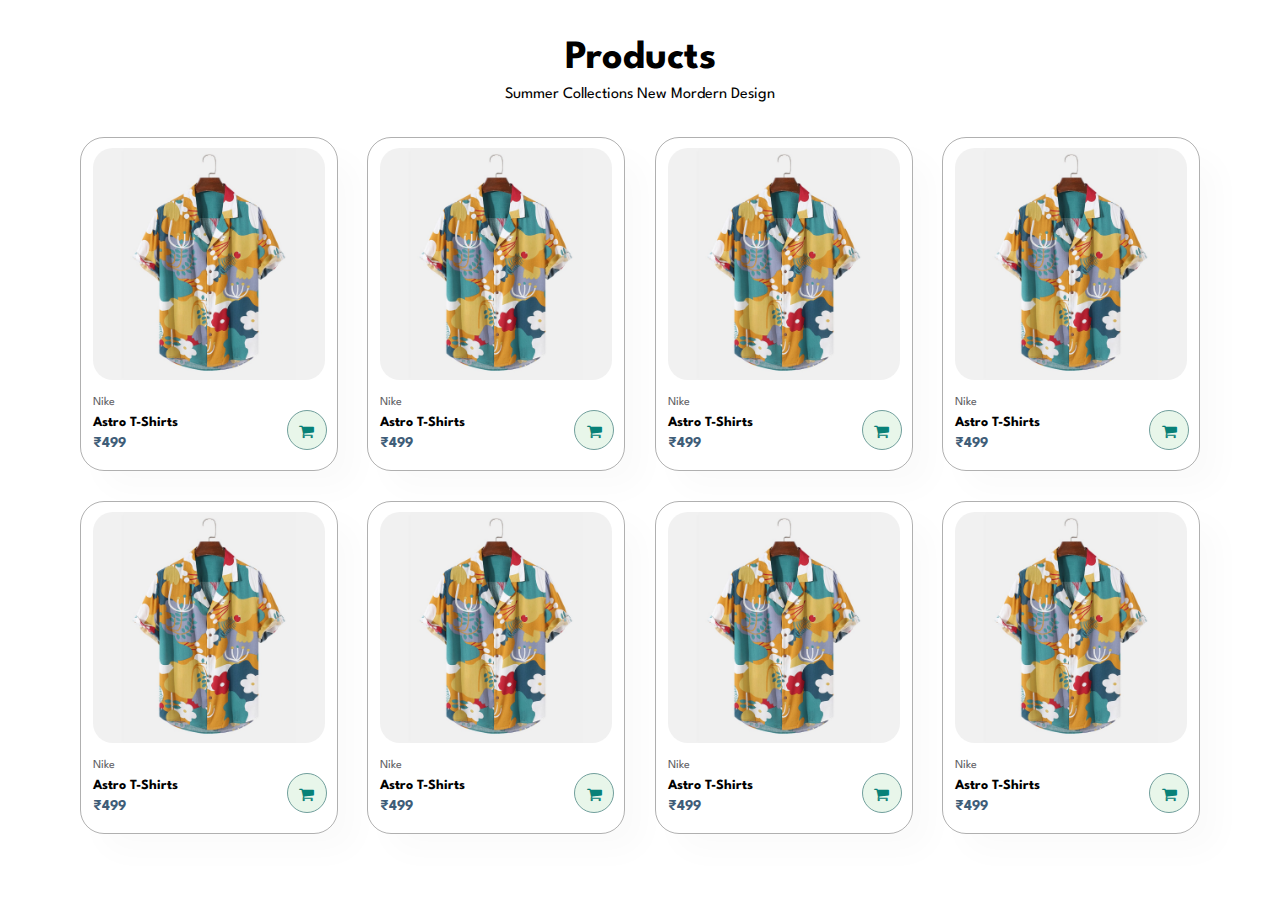
==== index.html @ 2cd0bc1f "Add files via upload" ====
<!DOCTYPE html>
<html lang="en">

<head>
    <meta charset="UTF-8">
    <meta name="viewport" content="width=device-width, initial-scale=1.0">
    <title>Document</title>
    <link rel="stylesheet" href="https://cdnjs.cloudflare.com/ajax/libs/font-awesome/4.7.0/css/font-awesome.min.css">
    <link rel="stylesheet" href="style.css">
</head>

<body>
    <section id="product">
        <h2>Products</h2>
        <p>Summer Collections New Mordern Design</p>
        <div class="pro-container">
            <div class="pro" onclick="window.location.href='sproduct.html';">
                <img src="assets/f1.jpg" alt="">
                <div class="des">
                    <span>Nike</span>
                    <h5>Astro T-Shirts</h5>
                    <h4 >₹499</h4>
                </div>
                <a href=""><i class="fa fa-shopping-cart cart"></i></a>
            </div>
            <div class="pro" onclick="window.location.href='sproduct.html';">
                <img src="assets/f1.jpg" alt="">
                <div class="des">
                    <span>Nike</span>
                    <h5>Astro T-Shirts</h5>
                    <h4 >₹499</h4>
                </div>
                <a href=""><i class="fa fa-shopping-cart cart"></i></a>
            </div>
            <div class="pro" onclick="window.location.href='sproduct.html';">
                <img src="assets/f1.jpg" alt="">
                <div class="des">
                    <span>Nike</span>
                    <h5>Astro T-Shirts</h5>
                    <h4 >₹499</h4>
                </div>
                <a href=""><i class="fa fa-shopping-cart cart"></i></a>
            </div>
            <div class="pro" onclick="window.location.href='sproduct.html';">
                <img src="assets/f1.jpg" alt="">
                <div class="des">
                    <span>Nike</span>
                    <h5>Astro T-Shirts</h5>
                    <h4 >₹499</h4>
                </div>
                <a href=""><i class="fa fa-shopping-cart cart"></i></a>
            </div>
            <div class="pro" onclick="window.location.href='sproduct.html';">
                <img src="assets/f1.jpg" alt="">
                <div class="des">
                    <span>Nike</span>
                    <h5>Astro T-Shirts</h5>
                    <h4 >₹499</h4>
                </div>
                <a href=""><i class="fa fa-shopping-cart cart"></i></a>
            </div>
            <div class="pro" onclick="window.location.href='sproduct.html';">
                <img src="assets/f1.jpg" alt="">
                <div class="des">
                    <span>Nike</span>
                    <h5>Astro T-Shirts</h5>
                    <h4 >₹499</h4>
                </div>
                <a href=""><i class="fa fa-shopping-cart cart"></i></a>
            </div>
            <div class="pro" onclick="window.location.href='sproduct.html';">
                <img src="assets/f1.jpg" alt="">
                <div class="des">
                    <span>Nike</span>
                    <h5>Astro T-Shirts</h5>
                    <h4 >₹499</h4>
                </div>
                <a href=""><i class="fa fa-shopping-cart cart"></i></a>
            </div>
            <div class="pro" onclick="window.location.href='sproduct.html';">
                <img src="assets/f1.jpg" alt="">
                <div class="des">
                    <span>Nike</span>
                    <h5>Astro T-Shirts</h5>
                    <h4 >₹499</h4>
                </div>
                <a href=""><i class="fa fa-shopping-cart cart"></i></a>
            </div>
        </div>
    </section>

</body>

</html>
---- style.css ----
@import url('https://fonts.googleapis.com/css2?family=League+Spartan:wght@400;500;600;700;800;900&display=swap');

*{
    margin: 0;
    padding: 0;
    box-sizing: border-box;
    font-family: 'League Spartan', sans-serif;
}

#product{
    padding: 40px 80px;
    text-align: center;
}

#product h2{
    font-size: 2.5rem;
}

#product p{
    padding-top: 10px;
}

.pro-container{
    display: flex;
    justify-content: space-between;
    padding-top: 20px;
    flex-wrap: wrap;
}

#product .pro{
    width: 23%;
    min-width: 250px;
    padding: 10px 12px;
    border: 0.1px solid rgba(0, 0, 0, 0.311);
    border-radius: 24px;
    cursor: pointer;
    box-shadow: 20px 20px 30px rgba(0, 0, 0, 0.02);
    margin: 15px 0;
    transition: 0.2s ease;
    position: relative;
}

#product .pro:hover{
    box-shadow: 20px 20px 30px rgba(0, 0, 0, 0.06);
}

#product .pro img{
    width: 100%;
    border-radius: 20px;
}

#product .pro .des{
    text-align: start;
    padding: 10px 0;
}

#product .pro .des span{
    color: #606063;
    font-size: 12px;
}

#product .pro .des h5{
    padding-top: 7px;
    font-size: 14px;
}

#product .pro .des h4{
    padding-top: 7px;
    font-size: 15px;
    font-weight: 700;
    color: rgb(63, 93, 120);
}

.cart{
    width: 40px;
    height: 40px;
    line-height: 40px;
    border-radius: 50px;
    background-color: #e8f6ea;
    font-weight: 500;
    color: #088178;
    border: 1px solid #719f9c;
    position: absolute;
    bottom: 20px;
    right: 10px;
}

#prodetails .single-pro-image{
    width: 40%;
    margin-right: 50px;
}
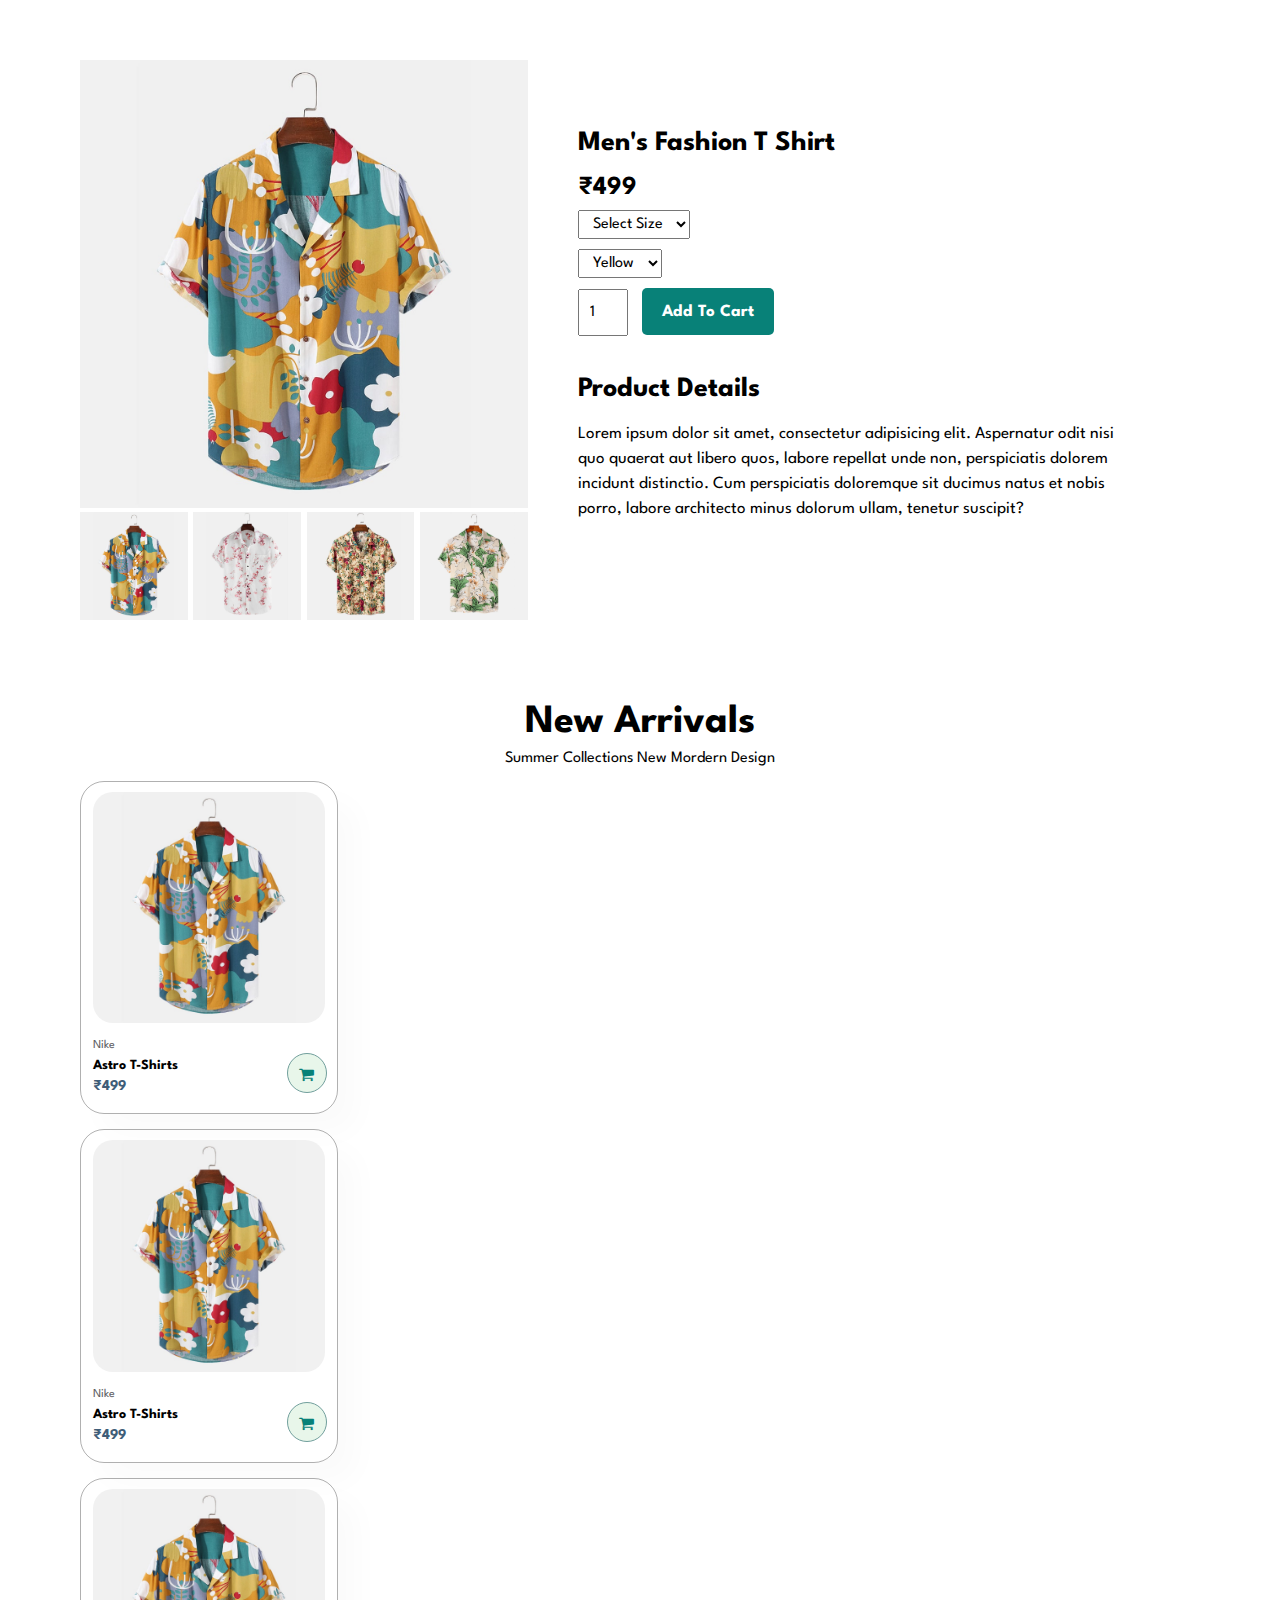
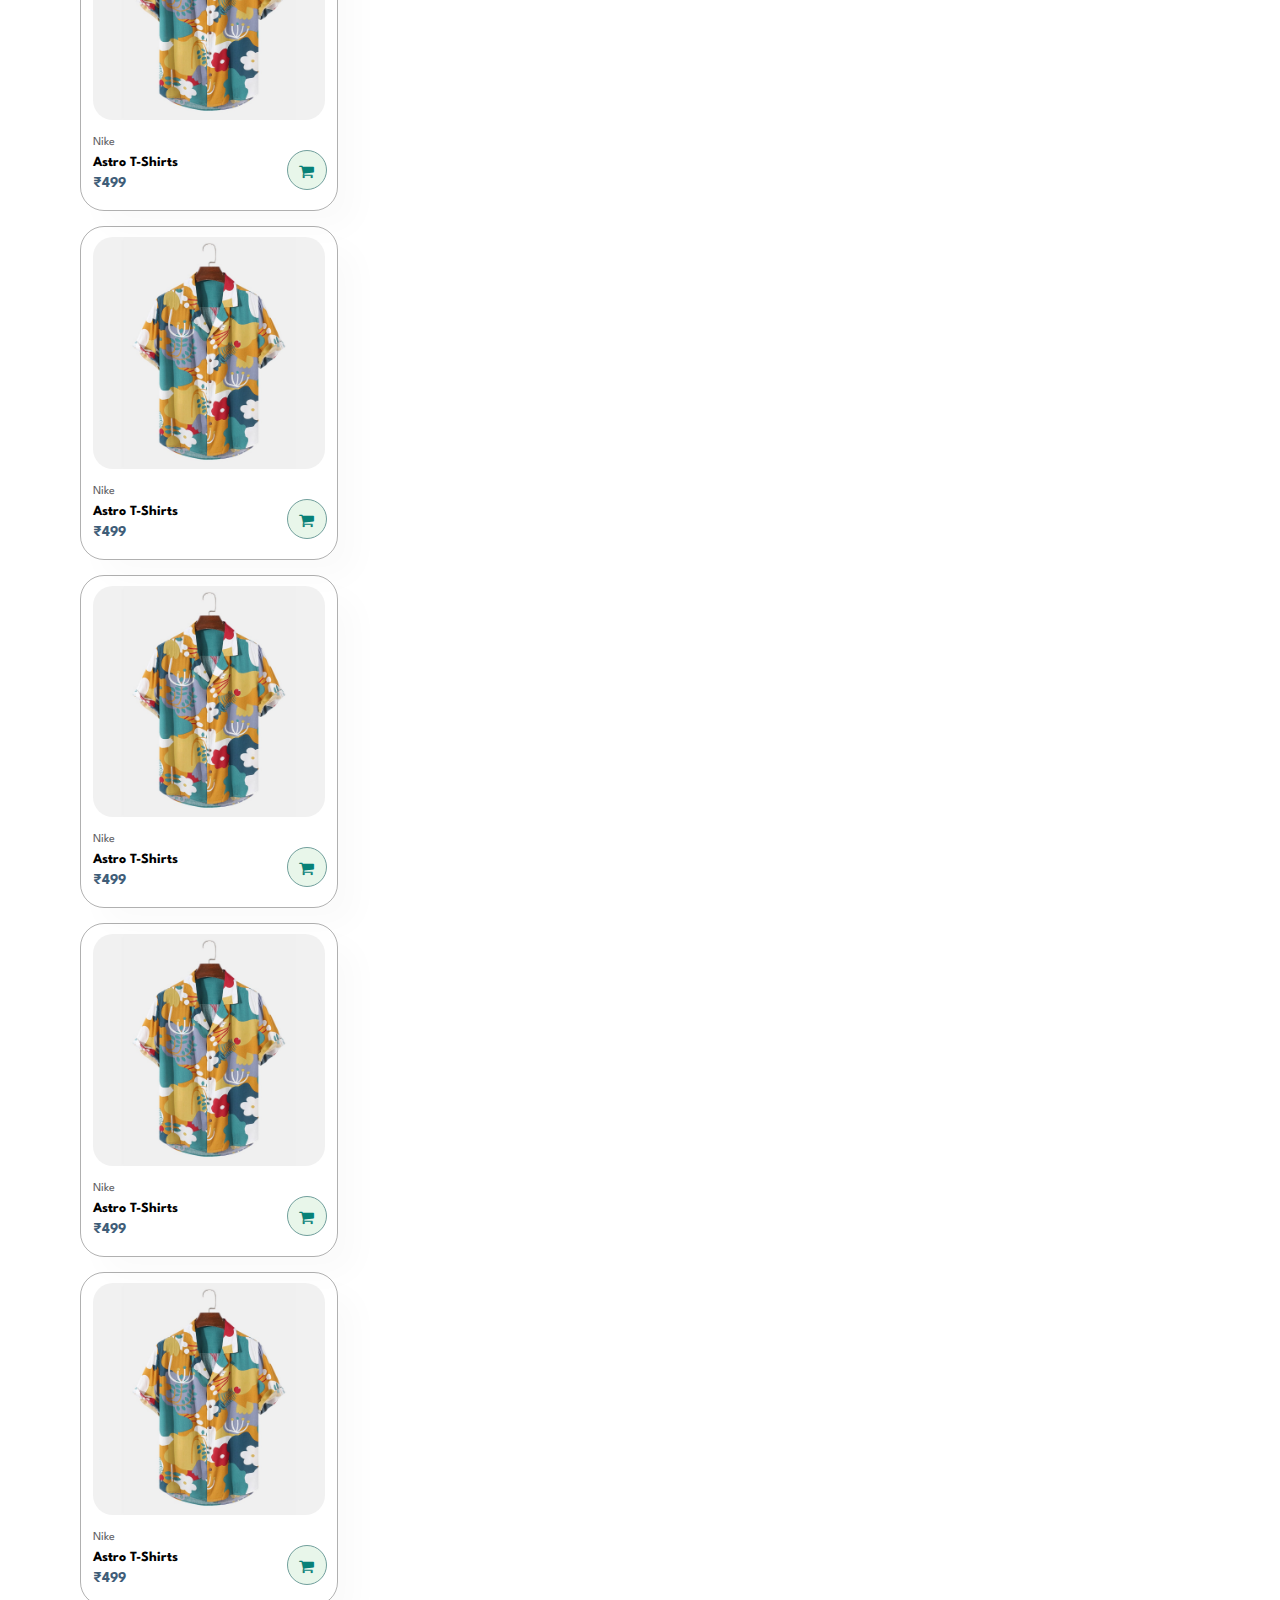
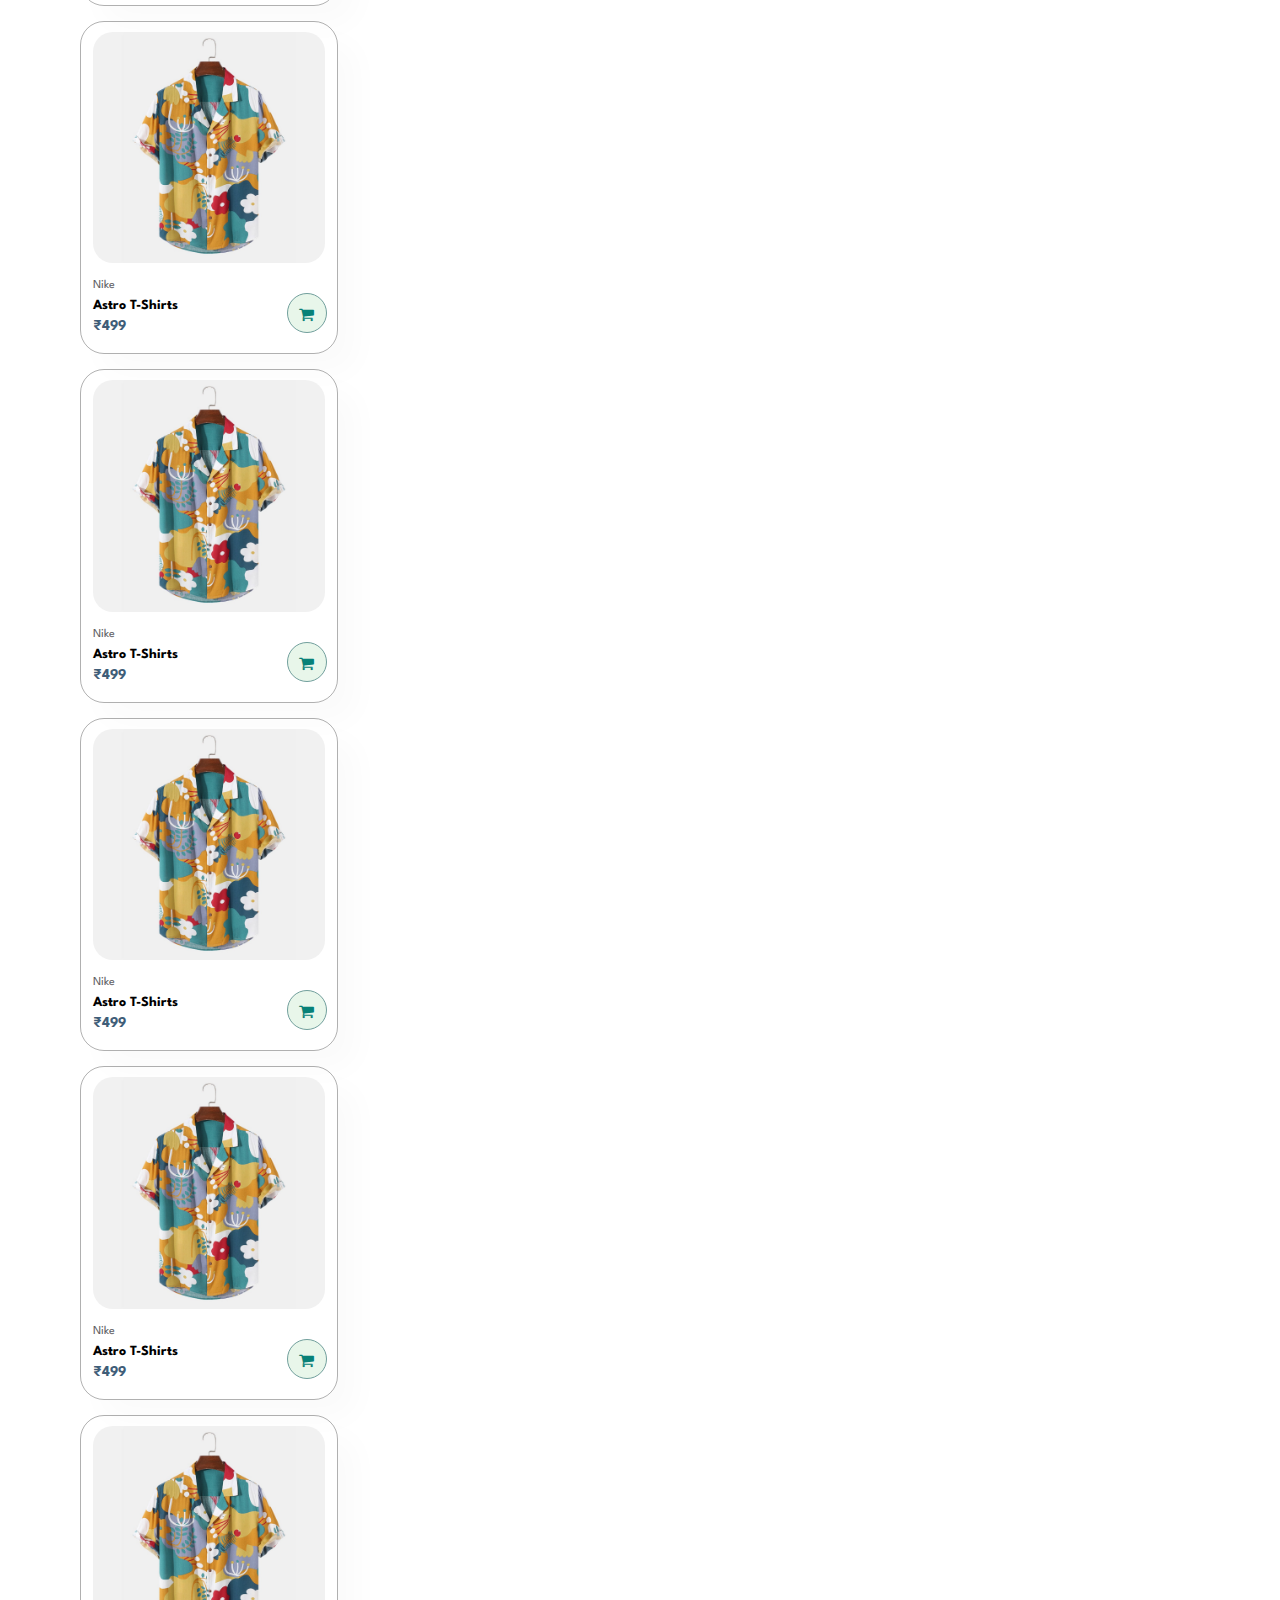
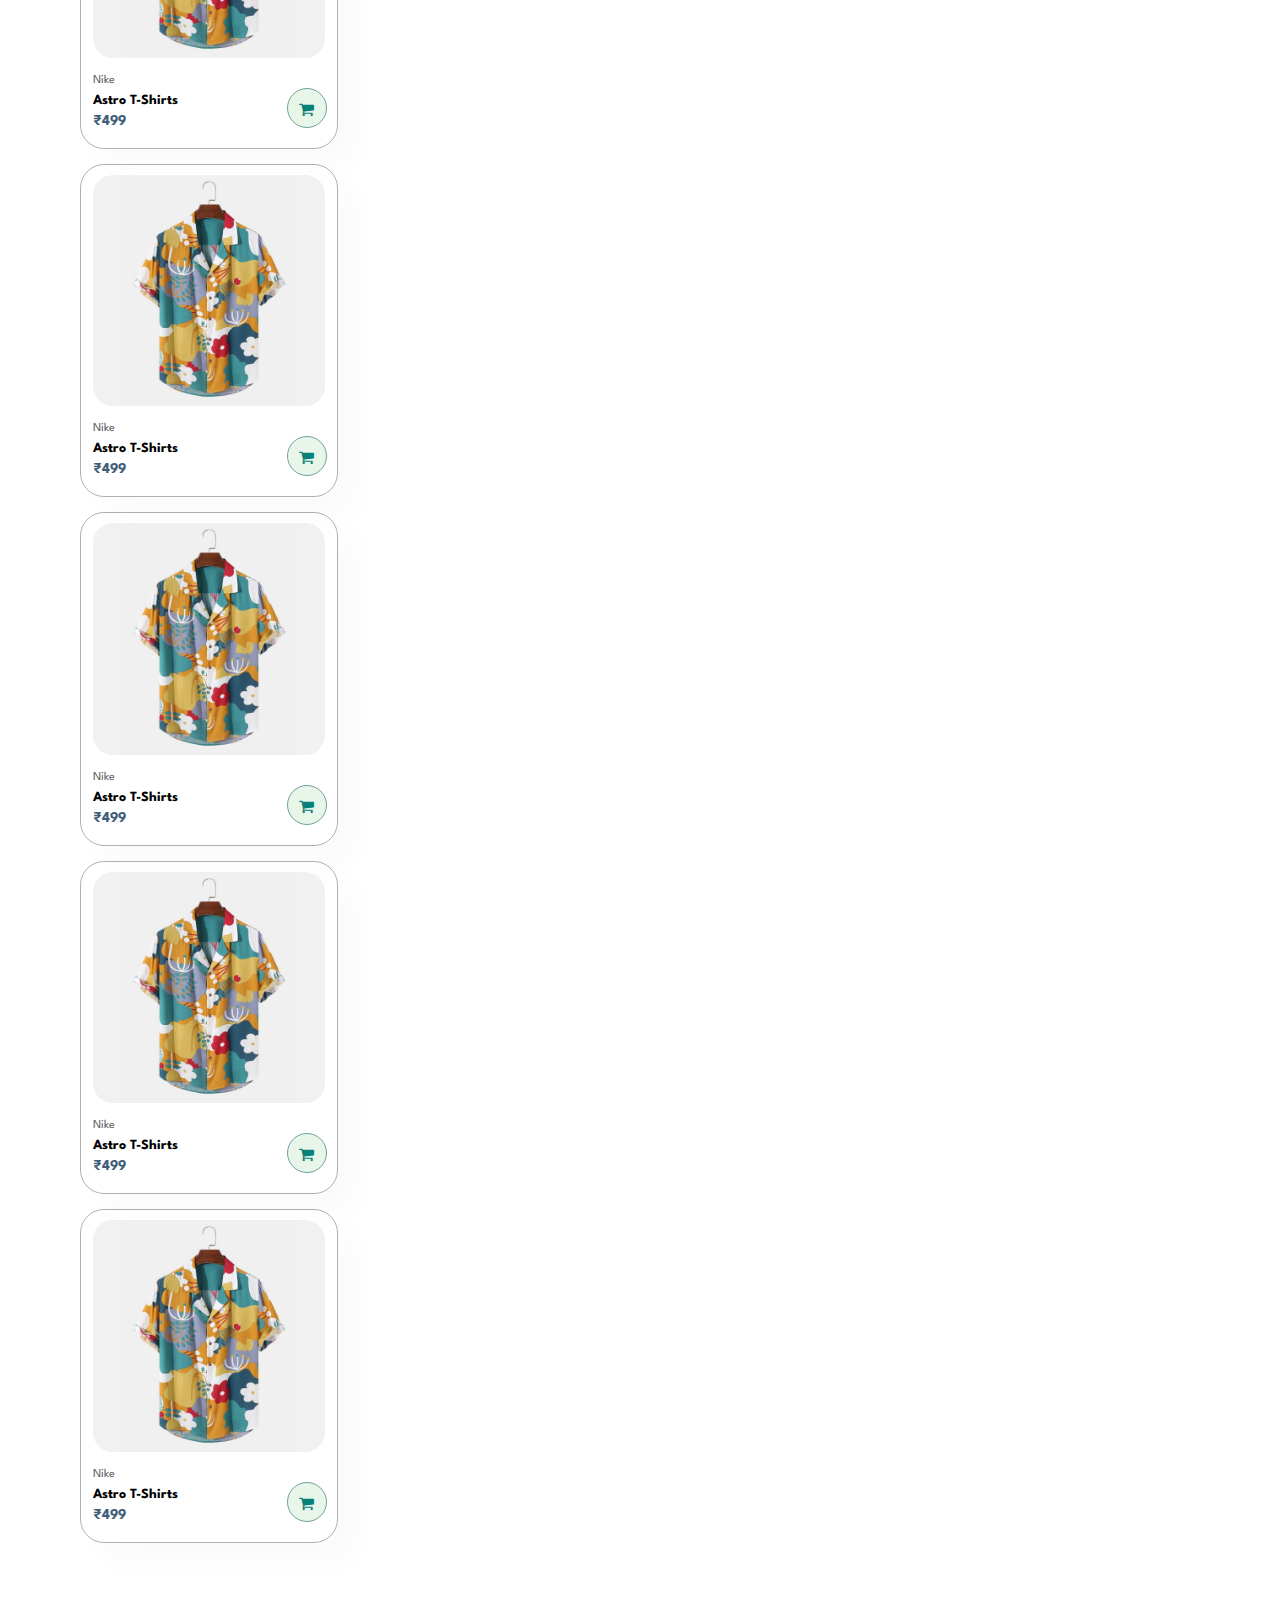
==== commit 5d3dee95: "Update index.html" ====
--- a/index.html
+++ b/index.html
@@ -6,89 +6,280 @@
     <meta name="viewport" content="width=device-width, initial-scale=1.0">
     <title>Document</title>
     <link rel="stylesheet" href="https://cdnjs.cloudflare.com/ajax/libs/font-awesome/4.7.0/css/font-awesome.min.css">
+    <link rel="stylesheet" href="sproduct.css">
     <link rel="stylesheet" href="style.css">
 </head>
 
 <body>
-    <section id="product">
-        <h2>Products</h2>
+    <section id="prodetails">
+        <div class="single-pro-image">
+            <img src="./assets/f1.jpg" width="100%" id="mainImg" alt="">
+
+            <div class="small-img-group">
+                <div class="small-img-col">
+                    <img src="./assets/f1.jpg" width="100%" class="small-img" alt="">
+                </div>
+                <div class="small-img-col">
+                    <img src="./assets/f4.jpg" width="100%" class="small-img" alt="">
+                </div>
+                <div class="small-img-col">
+                    <img src="./assets/f3.jpg" width="100%" class="small-img" alt="">
+                </div>
+                <div class="small-img-col">
+                    <img src="./assets/f2.jpg" width="100%" class="small-img" alt="">
+                </div>
+            </div>
+
+        </div>
+
+        <div class="single-pro-details">
+            <h4>Men's Fashion T Shirt</h4>
+            <h2>₹499</h2>
+            <select>
+                <option>Select Size</option>
+                <option>Small</option>
+                <option>Medium</option>
+                <option>Large</option>
+                <option>XL</option>
+                <option>XLL</option>
+            </select>
+
+            <select id="mySelect">
+                <option value="yellow">Yellow</option>
+                <option value="white">White</option>
+                <option value="green">Green</option>
+                <option value="brown">Brown</option>
+            </select>
+
+            <input type="number" value="1">
+            <button class="normal">Add To Cart</button>
+            <h4>Product Details</h4>
+            <span>
+                Lorem ipsum dolor sit amet, consectetur adipisicing elit. Aspernatur odit nisi quo quaerat aut libero
+                quos, labore repellat unde non, perspiciatis dolorem incidunt distinctio. Cum perspiciatis doloremque
+                sit ducimus natus et nobis porro, labore architecto minus dolorum ullam, tenetur suscipit?
+            </span>
+        </div>
+
+    </section>
+
+    <section id="product" >
+        <h2>New Arrivals</h2>
         <p>Summer Collections New Mordern Design</p>
-        <div class="pro-container">
-            <div class="pro" onclick="window.location.href='sproduct.html';">
-                <img src="assets/f1.jpg" alt="">
-                <div class="des">
-                    <span>Nike</span>
-                    <h5>Astro T-Shirts</h5>
-                    <h4 >₹499</h4>
-                </div>
-                <a href=""><i class="fa fa-shopping-cart cart"></i></a>
-            </div>
-            <div class="pro" onclick="window.location.href='sproduct.html';">
-                <img src="assets/f1.jpg" alt="">
-                <div class="des">
-                    <span>Nike</span>
-                    <h5>Astro T-Shirts</h5>
-                    <h4 >₹499</h4>
-                </div>
-                <a href=""><i class="fa fa-shopping-cart cart"></i></a>
-            </div>
-            <div class="pro" onclick="window.location.href='sproduct.html';">
-                <img src="assets/f1.jpg" alt="">
-                <div class="des">
-                    <span>Nike</span>
-                    <h5>Astro T-Shirts</h5>
-                    <h4 >₹499</h4>
-                </div>
-                <a href=""><i class="fa fa-shopping-cart cart"></i></a>
-            </div>
-            <div class="pro" onclick="window.location.href='sproduct.html';">
-                <img src="assets/f1.jpg" alt="">
-                <div class="des">
-                    <span>Nike</span>
-                    <h5>Astro T-Shirts</h5>
-                    <h4 >₹499</h4>
-                </div>
-                <a href=""><i class="fa fa-shopping-cart cart"></i></a>
-            </div>
-            <div class="pro" onclick="window.location.href='sproduct.html';">
-                <img src="assets/f1.jpg" alt="">
-                <div class="des">
-                    <span>Nike</span>
-                    <h5>Astro T-Shirts</h5>
-                    <h4 >₹499</h4>
-                </div>
-                <a href=""><i class="fa fa-shopping-cart cart"></i></a>
-            </div>
-            <div class="pro" onclick="window.location.href='sproduct.html';">
-                <img src="assets/f1.jpg" alt="">
-                <div class="des">
-                    <span>Nike</span>
-                    <h5>Astro T-Shirts</h5>
-                    <h4 >₹499</h4>
-                </div>
-                <a href=""><i class="fa fa-shopping-cart cart"></i></a>
-            </div>
-            <div class="pro" onclick="window.location.href='sproduct.html';">
-                <img src="assets/f1.jpg" alt="">
-                <div class="des">
-                    <span>Nike</span>
-                    <h5>Astro T-Shirts</h5>
-                    <h4 >₹499</h4>
-                </div>
-                <a href=""><i class="fa fa-shopping-cart cart"></i></a>
-            </div>
-            <div class="pro" onclick="window.location.href='sproduct.html';">
-                <img src="assets/f1.jpg" alt="">
-                <div class="des">
-                    <span>Nike</span>
-                    <h5>Astro T-Shirts</h5>
-                    <h4 >₹499</h4>
-                </div>
-                <a href=""><i class="fa fa-shopping-cart cart"></i></a>
-            </div>
-        </div>
+        <div class=" product-container" style="width: 100%;">
+            <div class="pro" onclick="window.location.href='sproduct.html';"  >
+                
+                <img src="assets/f1.jpg" alt="">
+                <div class="des">
+                    <span>Nike</span>
+                    <h5>Astro T-Shirts</h5>
+                    <h4 >₹499</h4>
+                </div>
+                <a href=""><i class="fa fa-shopping-cart cart"></i></a>
+            </div>
+            <div class="pro" onclick="window.location.href='sproduct.html';" >
+                
+                <img src="assets/f1.jpg" alt="">
+                <div class="des">
+                    <span>Nike</span>
+                    <h5>Astro T-Shirts</h5>
+                    <h4 >₹499</h4>
+                </div>
+                <a href=""><i class="fa fa-shopping-cart cart"></i></a>
+            </div>
+            <div class="pro" onclick="window.location.href='sproduct.html';" >
+                
+                <img src="assets/f1.jpg" alt="">
+                <div class="des">
+                    <span>Nike</span>
+                    <h5>Astro T-Shirts</h5>
+                    <h4 >₹499</h4>
+                </div>
+                <a href=""><i class="fa fa-shopping-cart cart"></i></a>
+            </div>
+            <div class="pro" onclick="window.location.href='sproduct.html';" >
+                
+                <img src="assets/f1.jpg" alt="">
+                <div class="des">
+                    <span>Nike</span>
+                    <h5>Astro T-Shirts</h5>
+                    <h4 >₹499</h4>
+                </div>
+                <a href=""><i class="fa fa-shopping-cart cart"></i></a>
+            </div>
+            <div class="pro" onclick="window.location.href='sproduct.html';" >
+                
+                <img src="assets/f1.jpg" alt="">
+                <div class="des">
+                    <span>Nike</span>
+                    <h5>Astro T-Shirts</h5>
+                    <h4 >₹499</h4>
+                </div>
+                <a href=""><i class="fa fa-shopping-cart cart"></i></a>
+            </div>
+            <div class="pro" onclick="window.location.href='sproduct.html';" >
+                
+                <img src="assets/f1.jpg" alt="">
+                <div class="des">
+                    <span>Nike</span>
+                    <h5>Astro T-Shirts</h5>
+                    <h4 >₹499</h4>
+                </div>
+                <a href=""><i class="fa fa-shopping-cart cart"></i></a>
+            </div>
+            <div class="pro" onclick="window.location.href='sproduct.html';" >
+                
+                <img src="assets/f1.jpg" alt="">
+                <div class="des">
+                    <span>Nike</span>
+                    <h5>Astro T-Shirts</h5>
+                    <h4 >₹499</h4>
+                </div>
+                <a href=""><i class="fa fa-shopping-cart cart"></i></a>
+            </div>
+            <div class="pro" onclick="window.location.href='sproduct.html';" >
+                
+                <img src="assets/f1.jpg" alt="">
+                <div class="des">
+                    <span>Nike</span>
+                    <h5>Astro T-Shirts</h5>
+                    <h4 >₹499</h4>
+                </div>
+                <a href=""><i class="fa fa-shopping-cart cart"></i></a>
+            </div>
+        </div>
+
+        <div class=" product-container2" style="width: 100%;">
+            <div class="pro" onclick="window.location.href='sproduct.html';" >
+                
+                <img src="assets/f1.jpg" alt="">
+                <div class="des">
+                    <span>Nike</span>
+                    <h5>Astro T-Shirts</h5>
+                    <h4 >₹499</h4>
+                </div>
+                <a href=""><i class="fa fa-shopping-cart cart"></i></a>
+            </div>
+            <div class="pro" onclick="window.location.href='sproduct.html';" >
+                
+                <img src="assets/f1.jpg" alt="">
+                <div class="des">
+                    <span>Nike</span>
+                    <h5>Astro T-Shirts</h5>
+                    <h4 >₹499</h4>
+                </div>
+                <a href=""><i class="fa fa-shopping-cart cart"></i></a>
+            </div>
+            <div class="pro" onclick="window.location.href='sproduct.html';" >
+                
+                <img src="assets/f1.jpg" alt="">
+                <div class="des">
+                    <span>Nike</span>
+                    <h5>Astro T-Shirts</h5>
+                    <h4 >₹499</h4>
+                </div>
+                <a href=""><i class="fa fa-shopping-cart cart"></i></a>
+            </div>
+            <div class="pro" onclick="window.location.href='sproduct.html';" >
+                
+                <img src="assets/f1.jpg" alt="">
+                <div class="des">
+                    <span>Nike</span>
+                    <h5>Astro T-Shirts</h5>
+                    <h4 >₹499</h4>
+                </div>
+                <a href=""><i class="fa fa-shopping-cart cart"></i></a>
+            </div>
+            <div class="pro" onclick="window.location.href='sproduct.html';" >
+                
+                <img src="assets/f1.jpg" alt="">
+                <div class="des">
+                    <span>Nike</span>
+                    <h5>Astro T-Shirts</h5>
+                    <h4 >₹499</h4>
+                </div>
+                <a href=""><i class="fa fa-shopping-cart cart"></i></a>
+            </div>
+            <div class="pro" onclick="window.location.href='sproduct.html';" >
+                
+                <img src="assets/f1.jpg" alt="">
+                <div class="des">
+                    <span>Nike</span>
+                    <h5>Astro T-Shirts</h5>
+                    <h4 >₹499</h4>
+                </div>
+                <a href=""><i class="fa fa-shopping-cart cart"></i></a>
+            </div>
+            <div class="pro" onclick="window.location.href='sproduct.html';" >
+                
+                <img src="assets/f1.jpg" alt="">
+                <div class="des">
+                    <span>Nike</span>
+                    <h5>Astro T-Shirts</h5>
+                    <h4 >₹499</h4>
+                </div>
+                <a href=""><i class="fa fa-shopping-cart cart"></i></a>
+            </div>
+            <div class="pro" onclick="window.location.href='sproduct.html';" >
+                
+                <img src="assets/f1.jpg" alt="">
+                <div class="des">
+                    <span>Nike</span>
+                    <h5>Astro T-Shirts</h5>
+                    <h4 >₹499</h4>
+                </div>
+                <a href=""><i class="fa fa-shopping-cart cart"></i></a>
+            </div>
+        </div>
+
     </section>
 
+    <script>
+        let mainImg = document.getElementById("mainImg");
+
+        let smallImg = document.getElementsByClassName("small-img");
+
+        var selectElement = document.getElementById("mySelect");
+
+        smallImg[0].onclick = () => {
+            mainImg.src = smallImg[0].src;
+        }
+
+        smallImg[1].onclick = () => {
+            mainImg.src = smallImg[1].src;
+        }
+
+        smallImg[2].onclick = () => {
+            mainImg.src = smallImg[2].src;
+        }
+
+        smallImg[3].onclick = () => {
+            mainImg.src = smallImg[3].src;
+        }
+
+        selectElement.addEventListener('change', function () {
+            const selectedOption = selectElement.value;
+
+            if (selectedOption === 'yellow') {
+                mainImg.src = "./assets/f1.jpg"
+            }
+            if (selectedOption === 'white') {
+                mainImg.src = "./assets/f4.jpg"
+            }
+            if (selectedOption === 'green') {
+                mainImg.src = "./assets/f2.jpg"
+            }
+            if (selectedOption === 'brown') {
+                mainImg.src = "./assets/f3.jpg"
+            }
+        });
+
+
+
+
+
+    </script>
+
 </body>
 
-</html>+</html>
--- a/sproduct.css
+++ b/sproduct.css
@@ -0,0 +1,140 @@
+@import url('https://fonts.googleapis.com/css2?family=League+Spartan:wght@400;500;600;700;800;900&display=swap');
+
+*{
+    margin: 0;
+    padding: 0;
+    box-sizing: border-box;
+    font-family: 'League Spartan', sans-serif;
+}
+
+#prodetails{
+    display: flex;
+    margin-top: 20px;
+    padding: 40px 80px;
+}
+
+#prodetails .single-pro-image{
+    width: 40%;
+    margin-right: 50px;
+}
+
+.small-img-group{
+    display: flex;
+    justify-content: space-between;
+}
+
+.small-img-col{
+    flex-basis: 24%;
+    cursor: pointer;
+}
+
+.single-pro-details h4{
+    font-size: 28px;
+}
+
+#prodetails .single-pro-details{
+    width: 50%;
+    padding-top: 30px;
+}
+
+#prodetails .single-pro-details h4{
+    padding: 40px 0 20px 0;
+}
+
+#prodetails .single-pro-details h2{
+    font-size: 26px;
+}
+
+#prodetails .single-pro-details select{
+    display: block;
+    padding: 5px 10px;
+    margin-bottom: 10px;
+    margin-top: 10px;
+    font-size: 16px;
+}
+
+#prodetails .single-pro-details option:hover{
+    background-color: #088179c2;
+    color: white;
+}
+
+#prodetails .single-pro-details input{
+    width: 50px;
+    height: 47px;
+    padding-left: 10px;
+    font-size: 16px;
+    margin-right: 10px;
+}
+
+#prodetails .single-pro-details input:focus{
+    outline: none;
+}
+
+#prodetails .single-pro-details span{
+    line-height: 25px;
+    font-size: 17px;
+}
+
+.normal{
+    /* width: 50px; */
+    height: 47px;
+    padding: 0 20px;
+    background-color: #088178;
+    color: #fff;
+    border: none;
+    font-weight: bold;
+    font-size: 17px;
+    border-radius: 5px;
+    transition: 0.2s ease-in-out;
+}
+
+.normal:hover{
+    background-color: #fff;
+    color: #088178;
+    border: 0.1px solid #088178;
+}
+
+
+@media screen and (max-width: 786px) {
+    #prodetails{
+        flex-direction: column;
+        /* text-align: center; */
+    }
+
+    #prodetails .single-pro-image{
+        width: 100%;
+        margin-right: 50px;
+    }
+
+    #prodetails .single-pro-details{
+        width: 100%;
+        margin-right: 0;
+    }
+
+    #prodetails .single-pro-details select{
+        margin-top: 20px;
+    }
+
+}
+
+@media screen and (max-width:425px) {
+    #prodetails{
+        padding: 20px;
+    }
+
+    #prodetails .single-pro-details h4{
+        padding: 10px 0 14px 0;
+    }
+    
+    #prodetails .single-pro-details h2{
+        font-size: 23px;
+    }
+}
+
+@media screen and (max-width:353px) {
+    
+
+    .normal{
+        margin-top: 10px;
+    }
+}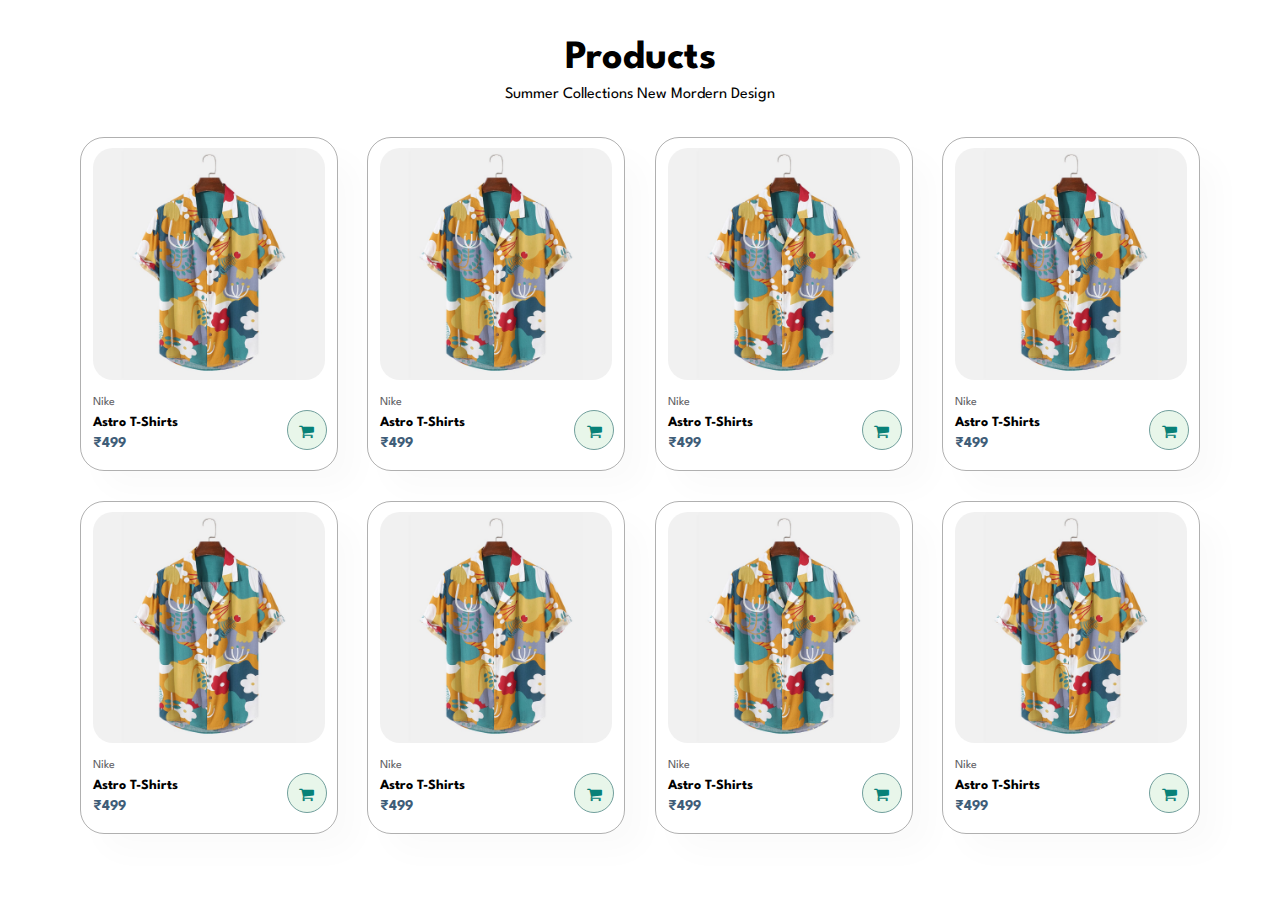
==== commit 7a0661aa: "Update index.html" ====
--- a/index.html
+++ b/index.html
@@ -6,69 +6,15 @@
     <meta name="viewport" content="width=device-width, initial-scale=1.0">
     <title>Document</title>
     <link rel="stylesheet" href="https://cdnjs.cloudflare.com/ajax/libs/font-awesome/4.7.0/css/font-awesome.min.css">
-    <link rel="stylesheet" href="sproduct.css">
     <link rel="stylesheet" href="style.css">
 </head>
 
 <body>
-    <section id="prodetails">
-        <div class="single-pro-image">
-            <img src="./assets/f1.jpg" width="100%" id="mainImg" alt="">
-
-            <div class="small-img-group">
-                <div class="small-img-col">
-                    <img src="./assets/f1.jpg" width="100%" class="small-img" alt="">
-                </div>
-                <div class="small-img-col">
-                    <img src="./assets/f4.jpg" width="100%" class="small-img" alt="">
-                </div>
-                <div class="small-img-col">
-                    <img src="./assets/f3.jpg" width="100%" class="small-img" alt="">
-                </div>
-                <div class="small-img-col">
-                    <img src="./assets/f2.jpg" width="100%" class="small-img" alt="">
-                </div>
-            </div>
-
-        </div>
-
-        <div class="single-pro-details">
-            <h4>Men's Fashion T Shirt</h4>
-            <h2>₹499</h2>
-            <select>
-                <option>Select Size</option>
-                <option>Small</option>
-                <option>Medium</option>
-                <option>Large</option>
-                <option>XL</option>
-                <option>XLL</option>
-            </select>
-
-            <select id="mySelect">
-                <option value="yellow">Yellow</option>
-                <option value="white">White</option>
-                <option value="green">Green</option>
-                <option value="brown">Brown</option>
-            </select>
-
-            <input type="number" value="1">
-            <button class="normal">Add To Cart</button>
-            <h4>Product Details</h4>
-            <span>
-                Lorem ipsum dolor sit amet, consectetur adipisicing elit. Aspernatur odit nisi quo quaerat aut libero
-                quos, labore repellat unde non, perspiciatis dolorem incidunt distinctio. Cum perspiciatis doloremque
-                sit ducimus natus et nobis porro, labore architecto minus dolorum ullam, tenetur suscipit?
-            </span>
-        </div>
-
-    </section>
-
-    <section id="product" >
-        <h2>New Arrivals</h2>
+    <section id="product">
+        <h2>Products</h2>
         <p>Summer Collections New Mordern Design</p>
-        <div class=" product-container" style="width: 100%;">
-            <div class="pro" onclick="window.location.href='sproduct.html';"  >
-                
+        <div class="pro-container">
+            <div class="pro" onclick="window.location.href='sproduct.html';">
                 <img src="assets/f1.jpg" alt="">
                 <div class="des">
                     <span>Nike</span>
@@ -77,8 +23,7 @@
                 </div>
                 <a href=""><i class="fa fa-shopping-cart cart"></i></a>
             </div>
-            <div class="pro" onclick="window.location.href='sproduct.html';" >
-                
+            <div class="pro" onclick="window.location.href='sproduct.html';">
                 <img src="assets/f1.jpg" alt="">
                 <div class="des">
                     <span>Nike</span>
@@ -87,8 +32,7 @@
                 </div>
                 <a href=""><i class="fa fa-shopping-cart cart"></i></a>
             </div>
-            <div class="pro" onclick="window.location.href='sproduct.html';" >
-                
+            <div class="pro" onclick="window.location.href='sproduct.html';">
                 <img src="assets/f1.jpg" alt="">
                 <div class="des">
                     <span>Nike</span>
@@ -97,8 +41,7 @@
                 </div>
                 <a href=""><i class="fa fa-shopping-cart cart"></i></a>
             </div>
-            <div class="pro" onclick="window.location.href='sproduct.html';" >
-                
+            <div class="pro" onclick="window.location.href='sproduct.html';">
                 <img src="assets/f1.jpg" alt="">
                 <div class="des">
                     <span>Nike</span>
@@ -107,8 +50,7 @@
                 </div>
                 <a href=""><i class="fa fa-shopping-cart cart"></i></a>
             </div>
-            <div class="pro" onclick="window.location.href='sproduct.html';" >
-                
+            <div class="pro" onclick="window.location.href='sproduct.html';">
                 <img src="assets/f1.jpg" alt="">
                 <div class="des">
                     <span>Nike</span>
@@ -117,8 +59,7 @@
                 </div>
                 <a href=""><i class="fa fa-shopping-cart cart"></i></a>
             </div>
-            <div class="pro" onclick="window.location.href='sproduct.html';" >
-                
+            <div class="pro" onclick="window.location.href='sproduct.html';">
                 <img src="assets/f1.jpg" alt="">
                 <div class="des">
                     <span>Nike</span>
@@ -127,8 +68,7 @@
                 </div>
                 <a href=""><i class="fa fa-shopping-cart cart"></i></a>
             </div>
-            <div class="pro" onclick="window.location.href='sproduct.html';" >
-                
+            <div class="pro" onclick="window.location.href='sproduct.html';">
                 <img src="assets/f1.jpg" alt="">
                 <div class="des">
                     <span>Nike</span>
@@ -137,8 +77,7 @@
                 </div>
                 <a href=""><i class="fa fa-shopping-cart cart"></i></a>
             </div>
-            <div class="pro" onclick="window.location.href='sproduct.html';" >
-                
+            <div class="pro" onclick="window.location.href='sproduct.html';">
                 <img src="assets/f1.jpg" alt="">
                 <div class="des">
                     <span>Nike</span>
@@ -148,137 +87,7 @@
                 <a href=""><i class="fa fa-shopping-cart cart"></i></a>
             </div>
         </div>
-
-        <div class=" product-container2" style="width: 100%;">
-            <div class="pro" onclick="window.location.href='sproduct.html';" >
-                
-                <img src="assets/f1.jpg" alt="">
-                <div class="des">
-                    <span>Nike</span>
-                    <h5>Astro T-Shirts</h5>
-                    <h4 >₹499</h4>
-                </div>
-                <a href=""><i class="fa fa-shopping-cart cart"></i></a>
-            </div>
-            <div class="pro" onclick="window.location.href='sproduct.html';" >
-                
-                <img src="assets/f1.jpg" alt="">
-                <div class="des">
-                    <span>Nike</span>
-                    <h5>Astro T-Shirts</h5>
-                    <h4 >₹499</h4>
-                </div>
-                <a href=""><i class="fa fa-shopping-cart cart"></i></a>
-            </div>
-            <div class="pro" onclick="window.location.href='sproduct.html';" >
-                
-                <img src="assets/f1.jpg" alt="">
-                <div class="des">
-                    <span>Nike</span>
-                    <h5>Astro T-Shirts</h5>
-                    <h4 >₹499</h4>
-                </div>
-                <a href=""><i class="fa fa-shopping-cart cart"></i></a>
-            </div>
-            <div class="pro" onclick="window.location.href='sproduct.html';" >
-                
-                <img src="assets/f1.jpg" alt="">
-                <div class="des">
-                    <span>Nike</span>
-                    <h5>Astro T-Shirts</h5>
-                    <h4 >₹499</h4>
-                </div>
-                <a href=""><i class="fa fa-shopping-cart cart"></i></a>
-            </div>
-            <div class="pro" onclick="window.location.href='sproduct.html';" >
-                
-                <img src="assets/f1.jpg" alt="">
-                <div class="des">
-                    <span>Nike</span>
-                    <h5>Astro T-Shirts</h5>
-                    <h4 >₹499</h4>
-                </div>
-                <a href=""><i class="fa fa-shopping-cart cart"></i></a>
-            </div>
-            <div class="pro" onclick="window.location.href='sproduct.html';" >
-                
-                <img src="assets/f1.jpg" alt="">
-                <div class="des">
-                    <span>Nike</span>
-                    <h5>Astro T-Shirts</h5>
-                    <h4 >₹499</h4>
-                </div>
-                <a href=""><i class="fa fa-shopping-cart cart"></i></a>
-            </div>
-            <div class="pro" onclick="window.location.href='sproduct.html';" >
-                
-                <img src="assets/f1.jpg" alt="">
-                <div class="des">
-                    <span>Nike</span>
-                    <h5>Astro T-Shirts</h5>
-                    <h4 >₹499</h4>
-                </div>
-                <a href=""><i class="fa fa-shopping-cart cart"></i></a>
-            </div>
-            <div class="pro" onclick="window.location.href='sproduct.html';" >
-                
-                <img src="assets/f1.jpg" alt="">
-                <div class="des">
-                    <span>Nike</span>
-                    <h5>Astro T-Shirts</h5>
-                    <h4 >₹499</h4>
-                </div>
-                <a href=""><i class="fa fa-shopping-cart cart"></i></a>
-            </div>
-        </div>
-
     </section>
-
-    <script>
-        let mainImg = document.getElementById("mainImg");
-
-        let smallImg = document.getElementsByClassName("small-img");
-
-        var selectElement = document.getElementById("mySelect");
-
-        smallImg[0].onclick = () => {
-            mainImg.src = smallImg[0].src;
-        }
-
-        smallImg[1].onclick = () => {
-            mainImg.src = smallImg[1].src;
-        }
-
-        smallImg[2].onclick = () => {
-            mainImg.src = smallImg[2].src;
-        }
-
-        smallImg[3].onclick = () => {
-            mainImg.src = smallImg[3].src;
-        }
-
-        selectElement.addEventListener('change', function () {
-            const selectedOption = selectElement.value;
-
-            if (selectedOption === 'yellow') {
-                mainImg.src = "./assets/f1.jpg"
-            }
-            if (selectedOption === 'white') {
-                mainImg.src = "./assets/f4.jpg"
-            }
-            if (selectedOption === 'green') {
-                mainImg.src = "./assets/f2.jpg"
-            }
-            if (selectedOption === 'brown') {
-                mainImg.src = "./assets/f3.jpg"
-            }
-        });
-
-
-
-
-
-    </script>
 
 </body>
 
--- a/style.css
+++ b/style.css
@@ -88,4 +88,4 @@
 #prodetails .single-pro-image{
     width: 40%;
     margin-right: 50px;
-}+}
